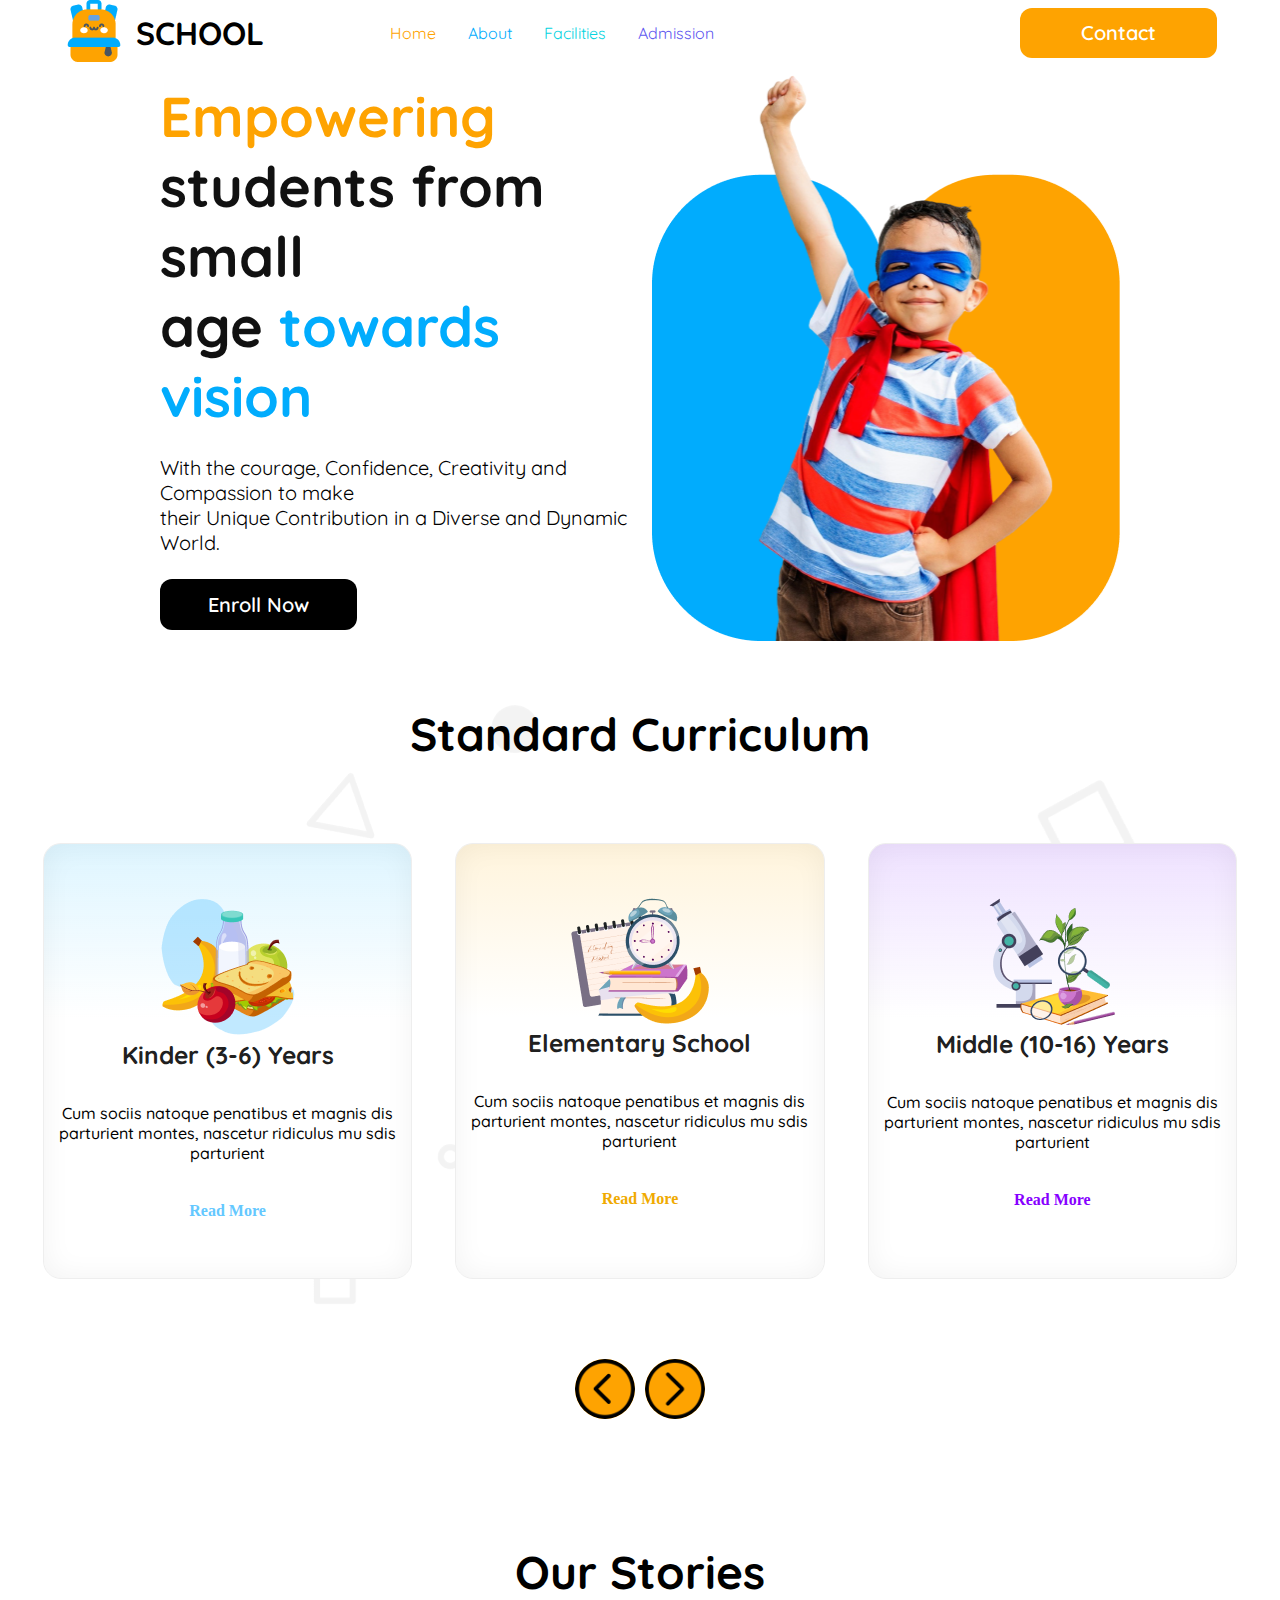
==== index.html @ 41181a26 "first commit" ====
<!DOCTYPE html>
<html lang="en">
<head>
    <meta charset="UTF-8">
    <meta name="viewport" content="width=device-width, initial-scale=1.0">
    <title>KIDS EDUCATION</title>
    <link rel="stylesheet" href="style.css">
    <link rel="icon" href="assets/images.jpg">
</head>
<body>
                                                  <!-- nav-container -->
    <header class="quicksand-font">
        <nav>
            <div class="nav-container">
                <div class="nav-box1">
                    <div>
                        <img src="assets/logo.png" alt="">
                    </div>
                    <div>
                        <h1>SCHOOL</h1>
                    </div>
                </div>
                <div class="nav-box2">
                    <ul>
                        <li class="items-1">Home</li>
                        <li class="items-2">About</li>
                        <li class="items-3">Facilities</li>
                        <li class="items-4">Admission</li>
                    </ul>
                </div>
                <div >
                    <button class="nav-btn">Contact</button>
                </div>
            </div>
         </nav>
       
        </div>
       
                       <!-- small-divice -->    
            
        <div class="mobile-container">
            <div><img class="img-logo" src="assets/logo.png" alt=""></div>
            <div class="menu-box"><img class="img-menu" src="[data-uri]" alt=""/></div>
        </div>
            <hr>
    </header>
                                   <!-- nav-container-end -->
                                    <!-- hero-kids -->
     <main>
        <div class="hero-container">
            <div class="hero-box">
                <h1 class="hero-titel"><span class="span-1">Empowering</span><br>
                    <span class="span-2">students from small <br> age </span><span class="span-3">towards vision</span> </h1>
                <p class="hero-text">With the courage, Confidence, Creativity and Compassion to make <br> their Unique Contribution in a Diverse and Dynamic World.</p>
                <button class="hero-btn">Enroll Now</button>
            </div>
            <div class="img box">
                <img class="hero-img" src="assets/hero-kids.png" alt="">
            </div>
        </div>
     </main>                                                  
                                              <!-- hero-kids-end -->
                                              <!-- Standard Curriculum -->
    <section>
        <div class="titel-box">
            <h1 class="Curriculum-titel">Standard Curriculum</h1>
        </div>
        <div class="Curriculum-container">
                                             <!-- box-1 -->
            <div class="Curriculum-box-1">
                <div class="box-1-img">
                    <img  src="assets/kinder.png" alt="">
                </div>
                <h4 class="box-1-titel">Kinder (3-6) Years</h4>
                <p class="box-1-text">Cum sociis natoque penatibus et magnis
                    dis parturient montes, nascetur ridiculus
                    mu sdis parturient</p>
                <h6 class="h-style">Read More</h6>
            </div>
                                              <!-- box-2 -->
          
        
            <div class="Curriculum-box-1 Curriculum-box-2">
                <div class="box-1-img">
                    <img  src="assets/elementary.png" alt="">
                </div>
                <h4 class="box-1-titel">Elementary School</h4>
                <p class="box-1-text">Cum sociis natoque penatibus et magnis
                    dis parturient montes, nascetur ridiculus
                    mu sdis parturient</p>
                <h6 class="h-style cc">Read More</h6>
            </div>
                                                <!-- box-3 -->
         
        
            <div class="Curriculum-box-1 Curriculum-box-3">
                <div class="box-1-img">
                    <img  src="assets/middle.png" alt="">
                </div>
                <h4 class="box-1-titel">Middle (10-16) Years</h4>
                <p class="box-1-text">Cum sociis natoque penatibus et magnis
                    dis parturient montes, nascetur ridiculus
                    mu sdis parturient</p>
                <h6 class="h-style cc2">Read More</h6>
            </div>
        </div>
        <div class="arro-btn">
            <div ><img class="btn-1" src="assets/left.png" alt=""></div>
            <div ><img class="btn-2" src="assets/right.png" alt=""></div>
        </div>
    </section>
                                      <!-- Standard Curriculum-end -->
                                      <!-- story-container -->
    
        <div class="story-container">
            <h1 class="story-titel">Our Stories</h1>
        </div>
    
                                      <!-- story-container-end -->
    
</body>
</html>
---- style.css ----
@import url('https://fonts.googleapis.com/css2?family=Quicksand:wght@300..700&display=swap');

.quicksand-font {
    font-family: "Quicksand", serif;
    font-optical-sizing: auto;
    font-weight:400;
    font-style: normal;
  }
  *{
    margin: 0;
    padding: 0;
}
  
                        /* <!-- nav-container -- */

.nav-container{
    display: flex;
    justify-content: space-around;
    align-items: center;
}
 .nav-box1{
     display: flex;
     align-items: center;
     gap: 0.6875rem;
}
.nav-box2 ul{
    display: flex;
    list-style: none;
    gap: 2rem;
}
.nav-btn{
    font-family: "Quicksand",serif;
    border-radius: 0.75rem;
    background: rgb(254, 163, 1);
    padding: 0.63rem;
    width: 12.3rem;
   height: 3.14rem;
   border: none;
   color: #FFFFFF;
   font-size:1.25rem;
   font-weight: 600;
   margin-left: 11.32rem;
}
.items-1{
    color:#FEA301;
}
.items-2{
    color:#01ACFD;
}
.items-3{
    color:#05D4DF;
}
.items-4{

    color:#5D58EF;
}

.mobile-container{
    display: none;
}

.img-logo{
    width: 4.5rem;
    height: 4.5rem;
}
hr{
    display: none;
}
                     /* <!-- nav-container --> */
                     /* hero-container */
.hero-container{
    display: flex;
    justify-content: space-between;
    justify-items: center;
    align-items: center;
    text-align: left;
    margin-left: 10rem;
    margin-right: 10rem;
   
}

.hero-titel{
    font-family: "Quicksand", serif;
    font-weight: 700;
    font-size: 3.5rem;
}
.span-1{
    color: #FEA301;
}
.span-2{
    color: #111111;
}
.span-3{
    color:#01ACFD;
}
.hero-text{
    font-family: "Quicksand", serif;
    font-size: 1.25rem;
    font-weight: 400;
    margin-top: 1.5rem;
}
.hero-btn{
    font-family: "Quicksand",serif;
    border-radius: 0.75rem;
    background: Black;
    padding: 0.63rem;
    width: 12.3rem;
   height: 3.14rem;
   border: none;
   color: #FFFFFF;
   font-size:1.25rem;
   font-weight: 600;
   margin-top: 1.5rem;
}
.hero-img{
    width: 29.25rem;
    height: 35.95rem;
}
                        /* hero-container-end */
 
                       /* <!-- Standard Curriculum -- */

.Curriculum-container{
    display: flex;
    justify-content: space-evenly;
}
.Curriculum-titel{
    font-family: "Quicksand", serif;
    Font-weight:700;
    Font-size: 2.875rem;
    text-align: center;
    margin-top: 3.75rem;
    margin-bottom: 5rem;
}
.Curriculum-box-1{
    max-width: 22.98rem;
    max-height: 29.75rem;
    border: 1px solid rgb(238, 238, 238);
    border-radius: 1.125rem;
    box-shadow: inset 0px 0px 28.3px 0.94px rgba(0, 0, 0, 0.05);
    background: linear-gradient(180.00deg, rgb(222, 245, 255),rgba(255, 255, 255, 0) 40%),rgb(255, 255, 255);
}
.Curriculum-box-2{
    box-shadow: inset 0px 0px 28.3px 0.94px rgba(0, 0, 0, 0.05);
    background: linear-gradient(180.00deg, rgb(255, 244, 220),rgba(255, 255, 255, 0) 40%),rgb(255, 255, 255);
}

.Curriculum-box-3{
    box-shadow: inset 0px 0px 28.3px 0.94px rgba(0, 0, 0, 0.05);
    background: linear-gradient(180.00deg, rgb(238, 225, 255),rgba(255, 255, 255, 0) 40%),rgb(255, 255, 255);
}

.box-1-titel{
    font-family: "Quicksand", serif;
    font-weight: 700;
    font-size: 1.53rem;
    text-align: center;
    color:#202020;
}

.box-1-text{
    font-family: "Quicksand", serif;
    font-size: 1rem;
    font-weight: 500;
    text-align: center;
    margin-top: 2.09rem;
}
.h-style{
 text-align: center; 
 color: #64C8FF;  
 font-weight: 700;
 font-size: 1rem;
 margin-top: 2.41rem;
 margin-bottom: 3.65rem;
}
.cc{
    color:#F0AA00;
}
.cc2{
    color: #8700FF;

}
.box-1-img{
    text-align: center;
    margin-top: 3.35rem;
}
.arro-btn{
    display: flex;
    justify-content: center;
    margin-top: 5rem;
    gap: 0.625rem;
}
.btn-1{
    height: 3.75rem;
    width: 3.75rem;
    background-color: #FEA301;
    border-radius: 50%;
}
.btn-2{
    height: 3.75rem;
    width: 3.75rem;
    background-color: #FEA301;
    border-radius: 50%;
}
section{
    background-image: url("assets/bg.png");
}
                           /* <!-- story-container --> */
.story-titel{
    font-family: "Quicksand", serif;
    font-weight: 700;
    font-size: 2.87rem;
    color: #000;
    text-align: center;
    margin-top: 7.5rem;
}
                        /* <!-- story-container-end --> */

                      /* nav-items-end*/
@media  screen and (max-width:576px){
                          /* nav-container */
    nav{
        display: none;
    }
    .mobile-container{
        display:inline;
        display: flex;
        justify-content: space-between;
        margin-left: 1rem;
        margin-right: 1rem;
    }
    .img-logo{
        width: 2.87rem;
        height: 2.87rem;
    }
    .img-menu{
        margin-top: 0.5rem;
        width: 2.87rem;
        height: 1.87rem;
        justify-items: center;
    }
    hr{
        border: 0.5px solid rgb(254, 163, 1);
        display: block;
    }
                                  /* nav-container-end */
                                /* hero-container */
 .hero-container{
        flex-direction: column;
        flex-direction: column-reverse;
        margin-left: 0;
        margin-right: 0;
        text-align: center;
    }
    .hero-img{
        width: 20rem;
        height: 25rem;
    }
    .hero-titel{
        font-size: 2rem;
        font-weight: 700;

    }
                                     /* hero-container-end */
                                    /* <!-- Standard Curriculum --> */

.Curriculum-container{
    flex-direction: column;
    margin-left: 1.031rem;
    margin-right: 1.031rem;
                                
}
.Curriculum-titel{
    font-size: 1.625rem;
    font-weight: 700;
}
.Curriculum-box-1{
    margin-top: 0.678rem;
}
.Curriculum-box-2{
    margin-top: 0.678rem;
}
.Curriculum-box-3{
    margin-top: 0.678rem;
}
}
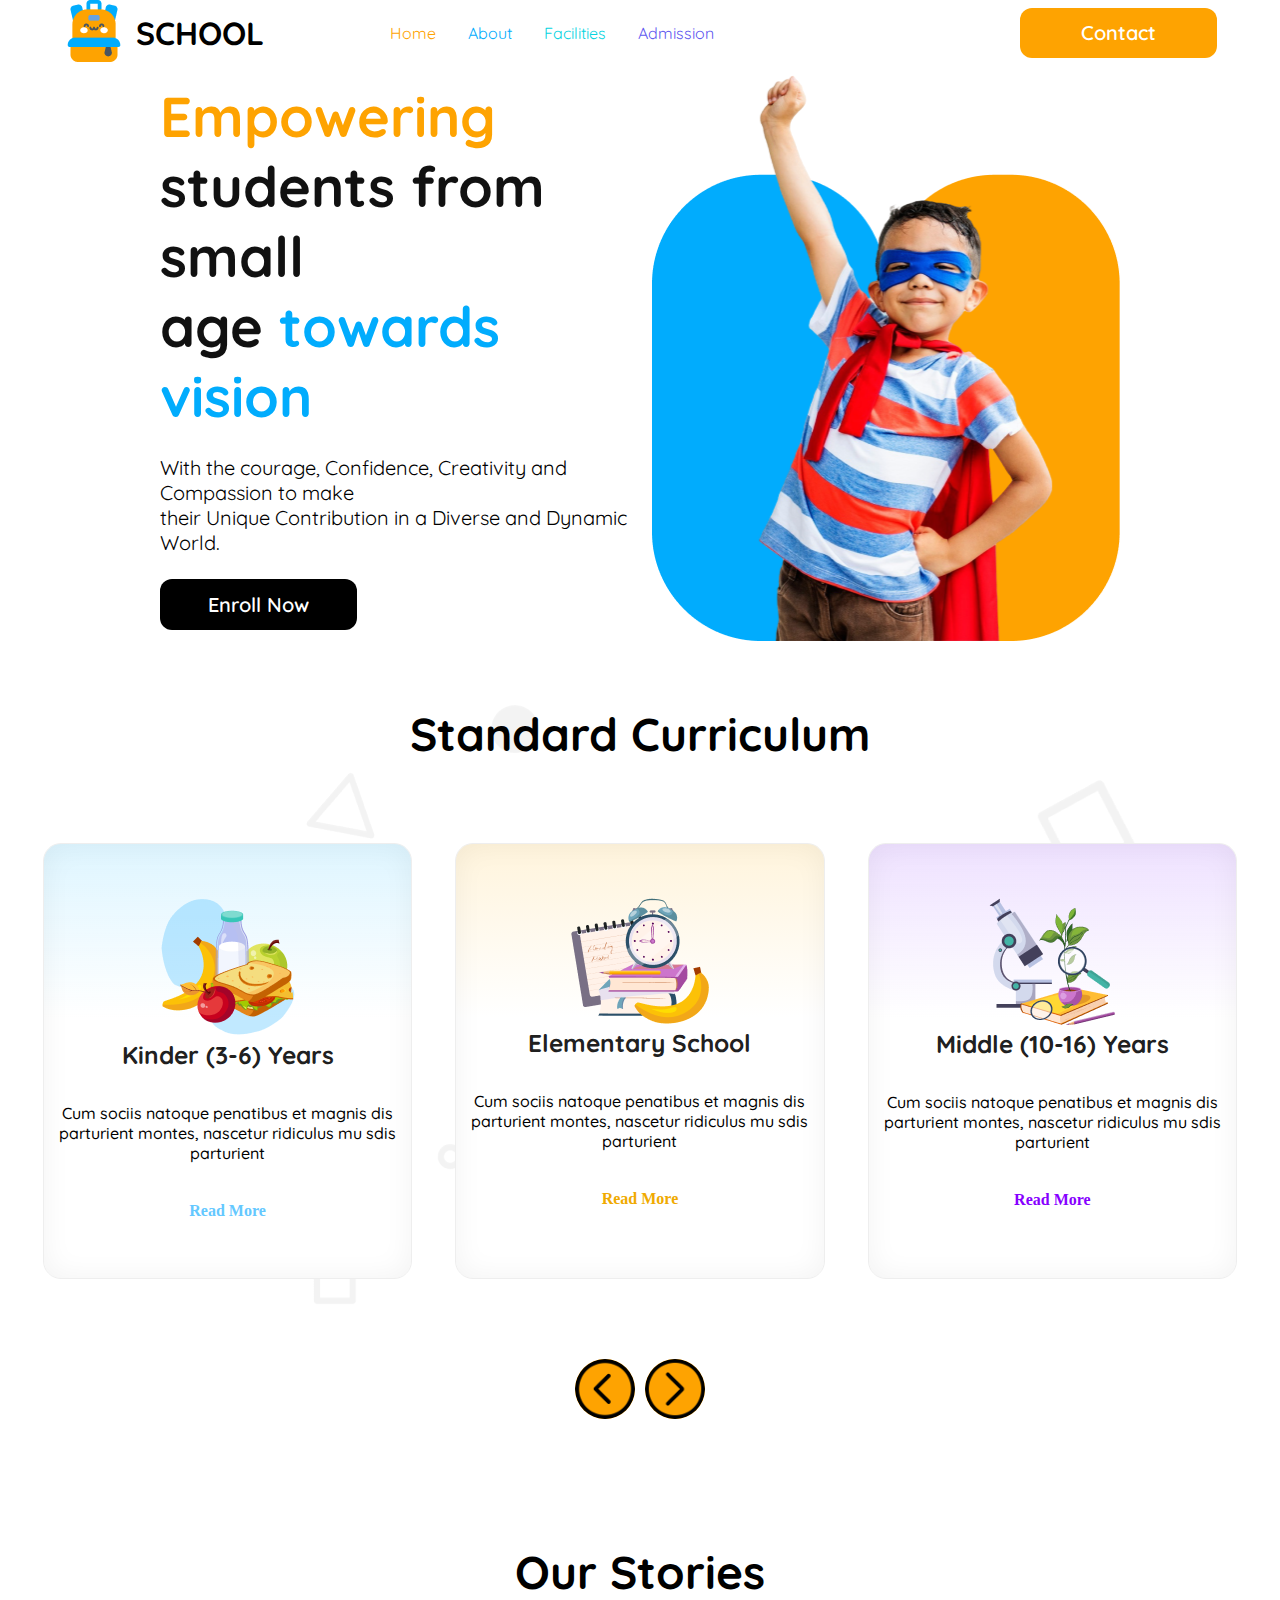
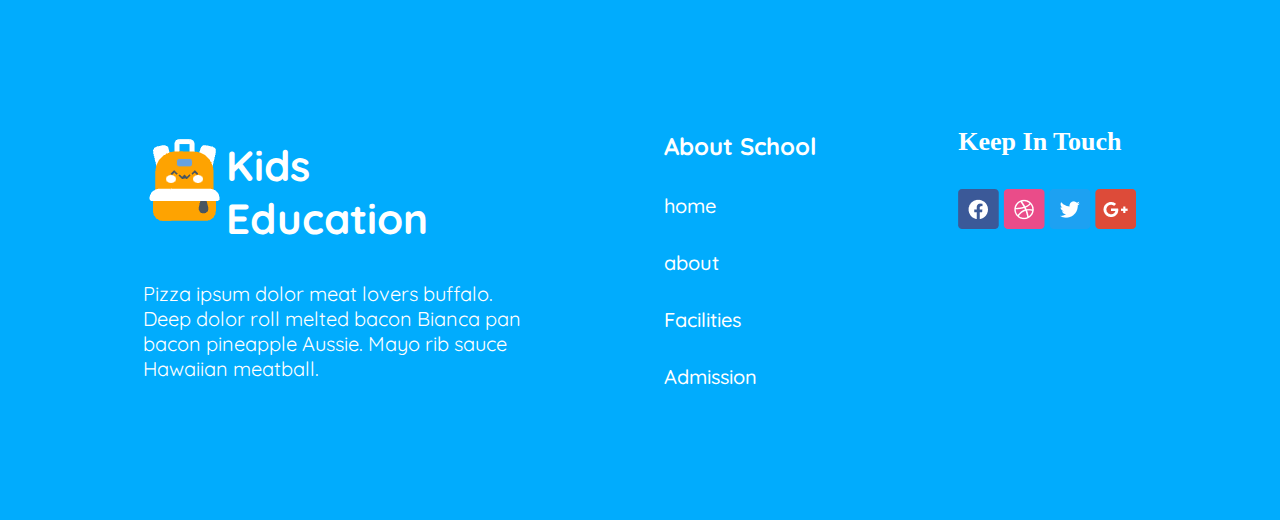
==== commit 16c947f8: "add all" ====
--- a/index.html
+++ b/index.html
@@ -117,6 +117,39 @@
         </div>
     
                                       <!-- story-container-end -->
+                                       <!-- footer-section -->
+    <main>
+        <div class="footer-cintainer">
+            <div>
+                <div class="footer-box-1">
+                    <div><img class="footer-img" src="assets/Group 1.png" alt=""></div>
+                    <div> <h1  class="footer-titel">Kids <br>
+                        Education</h1> </div>
+                </div>
+                <p class="footer-text">Pizza ipsum dolor meat lovers buffalo. <br> Deep dolor roll melted bacon Bianca pan <br> bacon pineapple Aussie. Mayo rib sauce <br>Hawaiian meatball.</p>
+
+            </div>
+        
+            <div class="footer-box-2">
+                <h1 class="footer-titel-2">About School</h1>
+                <ul class="footer-ul">
+                    <li>home</li>
+                    <li>about</li>
+                    <li>Facilities</li>
+                    <li>Admission</li>
+                </ul>
+            </div>
+            <div class="footer-box-3">
+                <h1 class="footer-titel-3">Keep In Touch</h1>
+                <div class="footer-social">
+                    <img class="" src="assets/fb.png" alt="">
+                    <img src="assets/dribble.png" alt="">
+                    <img src="assets/twitter.png" alt="">
+                    <img src="assets/google+.png" alt="">
+                </div>
     
+            </div>
+        </div>
+    </main>
 </body>
 </html>--- a/style.css
+++ b/style.css
@@ -217,7 +217,63 @@
 }
                         /* <!-- story-container-end --> */
 
-                      /* nav-items-end*/
+                     /* footer- */
+.footer-cintainer{
+    display: flex;
+    justify-content: space-evenly;
+    background-color: #01ACFD;
+    width: 100%;
+    height: 32.5rem;
+    align-items: center;
+    
+}
+.footer-titel{
+    font-family: "Quicksand", serif;
+    font-weight: 700;
+    font-size: 2.63rem;
+    color:#FFFFFF;
+    flex: none;
+}
+.footer-box-1{
+    display: flex;
+}
+.footer-img{
+    width: 5.187rem;
+    height: 5.125rem;
+}
+.footer-text{
+    font-family: "Quicksand", serif;
+    font-weight: 400;
+    font-size: 1.25rem;
+    color: #FFFFFF;
+    margin-top: 2.25rem;
+}
+.footer-ul li {
+    font-family: "Quicksand", serif;
+    list-style: none;
+    margin-top: 2rem;
+    color:#FFFFFF;
+    font-weight: 500;
+    font-size: 1.25rem;
+}
+.footer-titel-2{
+    font-family: "Quicksand", serif;
+    font-weight: 700;
+    font-size: 1.5rem;
+    color:#FFFFFF;
+}
+.footer-titel-3{
+    font-size: 1.625rem;
+    font-weight: 700;
+    color: #FFFFFF;
+}
+.footer-box-3{
+    margin-bottom: 10rem;
+}
+.footer-social{
+    margin-top: 2rem;
+}
+
 @media  screen and (max-width:576px){
                           /* nav-container */
     nav{
@@ -284,4 +340,28 @@
 .Curriculum-box-3{
     margin-top: 0.678rem;
 }
+/* <!-- footer-section --> */
+.footer-cintainer{
+    flex-direction: column;
+    align-items: center;
+    background-color: #01ACFD;
+    width: 100%;
+    height: auto;
+}
+.footer-box-1{
+    margin-top: 4.125rem;
+    padding-right: 20px;
+}
+.footer-cintainer>.footer-box-2{
+    margin-top: 2rem;
+    padding-right: 20px;
+    text-align: left;
+    padding-right: 20px;
+}
+.footer-box-3{
+    margin-top: 2rem;
+    text-align: left;
+    padding-right: 20px;
+}
+
 }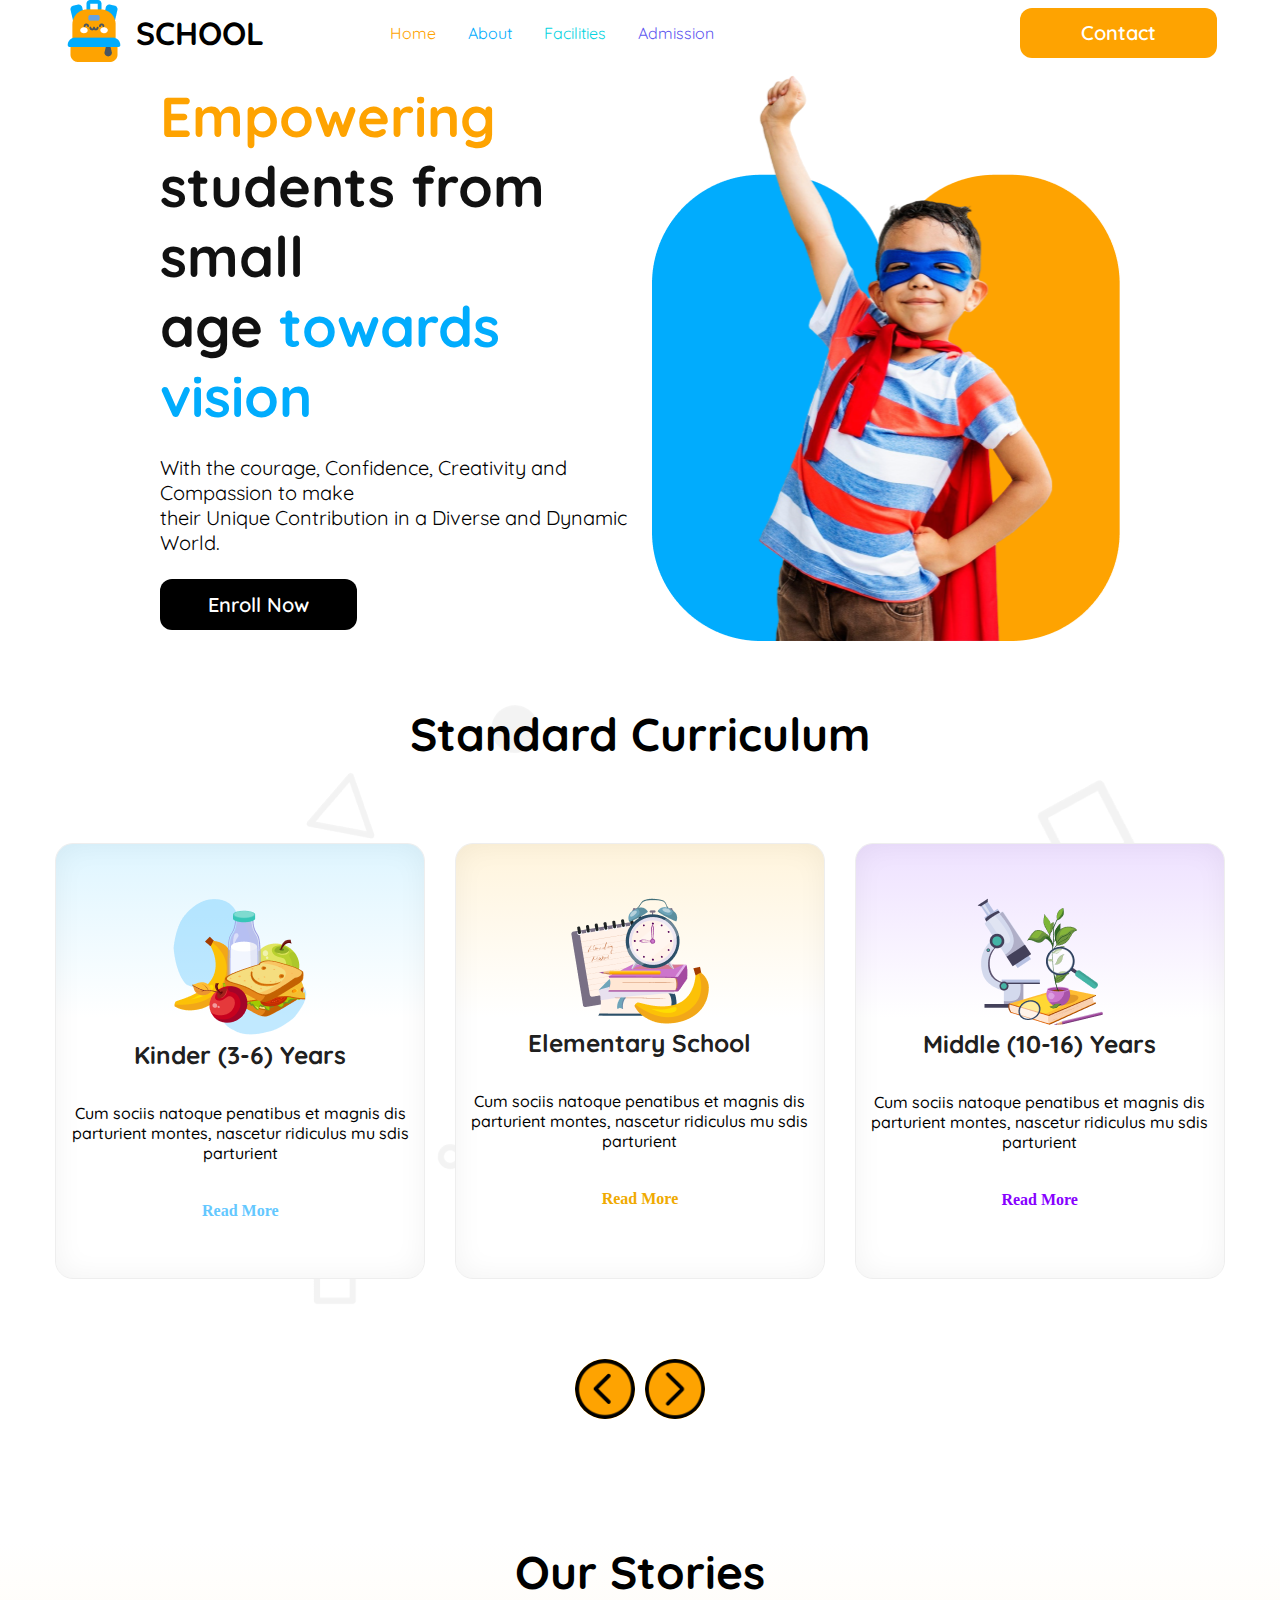
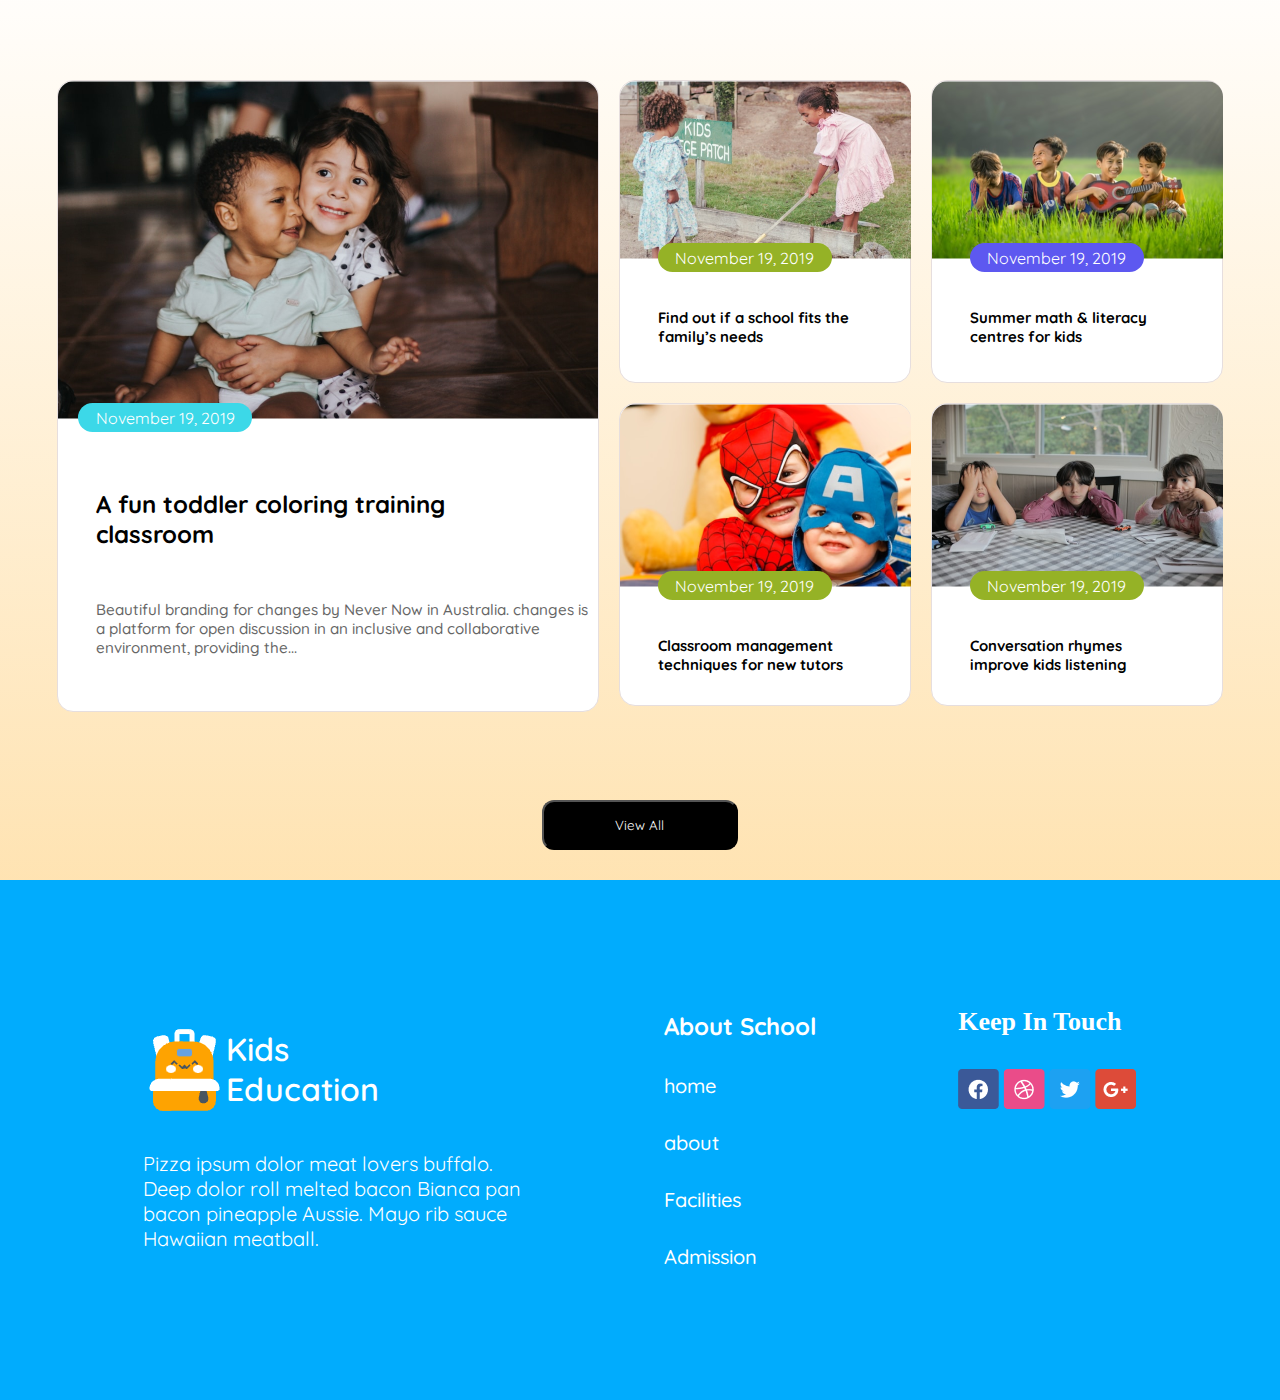
==== commit 81029bd2: "add all" ====
--- a/index.html
+++ b/index.html
@@ -104,6 +104,9 @@
                 <h6 class="h-style cc2">Read More</h6>
             </div>
         </div>
+
+
+
         <div class="arro-btn">
             <div ><img class="btn-1" src="assets/left.png" alt=""></div>
             <div ><img class="btn-2" src="assets/right.png" alt=""></div>
@@ -111,14 +114,68 @@
     </section>
                                       <!-- Standard Curriculum-end -->
                                       <!-- story-container -->
-    
+    <main class=" total-container">
         <div class="story-container">
-            <h1 class="story-titel">Our Stories</h1>
-        </div>
+            <h1 class="story-titel-1">Our Stories</h1>
+        </div>
+        <div class="aa">
+            <div class="story-1">
+                <img class="story-img-1" src="assets/story-1.png" alt="">
+                <p class="story-1-date">November 19, 2019</p>
+                <h1 class="story-1-titel">A fun toddler coloring training  <br>
+                    classroom</h1>
+                    <p class="story-1-text">Beautiful branding for changes by Never Now in Australia.
+                        changes is a platform for open discussion in an inclusive and
+                        collaborative environment, providing the...</p>
+             </div>
+            <div class="box-4">
+                <div class="box-22">
+                    <div class="story-2">
+                        <img class="story-img-1" src="assets/story-2.png" alt="">
+                        <p class="story-date date-color">November 19, 2019</p>
+                        <h1 class="story-titel">Find out if a school fits the <br>
+                            family’s needs</h1>
+                    </div>
+                    <div class="story-3">
+                        <img class="story-img-1" src="assets/story-3.png" alt="">
+                        <p class="story-date date-color-2">November 19, 2019</p>
+                        <h1 class="story-titel">Summer math & literacy <br>
+                            centres for kids</h1>
+                            
+                    </div>
+    
+                </div>
+                <div class="box-33">
+                  
+                    <div class="story-4">
+                        <img class="story-img-1" src="assets/story-4.png" alt="">
+                        <p class="story-date date-color">November 19, 2019</p>
+                        <h1 class="story-titel">Classroom management <br>
+                            techniques for new tutors</h1>
+                            
+                    </div>
+                    <div class="story-5">
+                        <img class="story-img-1" src="assets/story-5.png" alt="">
+                        <p class="story-date date-color">November 19, 2019</p>
+                        <h1 class="story-titel">Conversation rhymes <br>
+                            improve kids listening</h1>
+                            
+                    </div>
+                </div>
+    
+            </div>
+            
+        </div>
+        <div class="story-btn-box">
+            <button class="story-btn">View All</button>
+        </div>
+        
+    </main>
+        
     
                                       <!-- story-container-end -->
                                        <!-- footer-section -->
-    <main>
+    <footer>
         <div class="footer-cintainer">
             <div>
                 <div class="footer-box-1">
@@ -150,6 +207,6 @@
     
             </div>
         </div>
-    </main>
+    </footer>
 </body>
 </html>--- a/style.css
+++ b/style.css
@@ -123,7 +123,8 @@
 
 .Curriculum-container{
     display: flex;
-    justify-content: space-evenly;
+    gap: 30px;
+    justify-content:center
 }
 .Curriculum-titel{
     font-family: "Quicksand", serif;
@@ -207,7 +208,7 @@
     background-image: url("assets/bg.png");
 }
                            /* <!-- story-container --> */
-.story-titel{
+.story-titel-1{
     font-family: "Quicksand", serif;
     font-weight: 700;
     font-size: 2.87rem;
@@ -215,6 +216,138 @@
     text-align: center;
     margin-top: 7.5rem;
 }
+.story-1{
+    border: 1px solid rgb(230, 222, 222);
+    width: 33.75rem;
+    height: 39.37rem;
+    border-radius: 1rem;
+    background: rgb(255, 255, 255);
+}
+.story-2{
+    border: 1px solid rgb(230, 222, 222);
+    width: 18.12rem;
+    height: 18.81rem;
+    border-radius: 1rem;
+    background: rgb(255, 255, 255);
+}
+.story-3{
+    border: 1px solid rgb(230, 222, 222);
+    width: 18.12rem;
+    height: 18.81rem;
+    border-radius: 1rem;
+    background: rgb(255, 255, 255);
+}
+.story-4{
+    border: 1px solid rgb(230, 222, 222);
+    width: 18.12rem;
+    height: 18.81rem;
+    border-radius: 1rem;
+    background: rgb(255, 255, 255);
+}
+.story-5{
+    border: 1px solid rgb(230, 222, 222);
+    width: 18.12rem;
+    height: 18.81rem;
+    border-radius: 1rem;
+    background: rgb(255, 255, 255);
+}
+.story-img-1{
+    border-radius:  1rem 1rem 0 0;
+}
+.story-1-date{
+    font-family: "Quicksand", serif;
+    border-radius: 2.99rem;
+    background: rgb(60, 216, 232);
+    width: 10.87rem;
+    height:1.5rem;
+    color: #FFFFFF;
+    text-align: center;
+    justify-items: center;
+    padding-top: 5px;
+    position: relative;
+    left: 20px;
+    top: -20px;
+}
+.story-1-titel{
+    font-family: "Quicksand", serif;
+    font-weight: 700;
+    font-size: 1.5rem;
+    margin-top: 2.28rem;
+    padding-left: 2.39rem;
+}
+.story-1-text{
+    font-family: "Quicksand", serif;
+    font-size: 0.95rem;
+    font-weight: 500;
+    margin-top: 3.235rem;
+    color: #666666;
+    padding-left: 2.39rem;
+}
+.story-date{
+    font-family: "Quicksand", serif;
+    border-radius: 2.99rem;
+    background: rgb(60, 216, 232);
+    width: 10.87rem;
+    height:1.5rem;
+    color: #FFFFFF;
+    text-align: center;
+    justify-items: center;
+    padding-top: 5px;
+    position: relative;
+    left: 2.36rem;
+    top: -20px
+}
+.story-titel{
+    font-family: "Quicksand", serif;
+    font-weight: 700;
+    font-size: 0.93rem;
+    margin-top: 1rem;
+    padding-left: 2.36rem;
+    color: #000;
+    margin-bottom: 2.023rem;
+}
+.date-color{
+    background-color: #95B226;
+}
+.date-color-2{
+    background-color: #5D58F0;
+}
+.box-22{
+    display: flex;
+    gap: 20px;
+    
+}
+.box-33{
+    gap: 20px ;
+    display: flex;
+    margin-top:20px;
+   
+}
+.aa{
+    display: flex;
+    gap:20px;
+    justify-content:center;
+    margin-top: 80px;
+   
+}
+.story-btn{
+    font-family: "Quicksand", serif;
+    height:3.125rem;
+    width: 12.31rem;
+    background-color: #000;
+    color: white;
+    border-radius: 12px;
+}
+.story-btn-box{
+    margin-top: 88px;
+    text-align: center;
+    justify-content: center;
+    padding-bottom: 30px;
+}
+.total-container{
+    background: url(image),linear-gradient(0.00deg, rgba(254, 163, 1, 0.3),rgba(255, 255, 255, 0.3) 100%);
+}
+
                         /* <!-- story-container-end --> */
 
                      /* footer- */
@@ -229,8 +362,8 @@
 }
 .footer-titel{
     font-family: "Quicksand", serif;
-    font-weight: 700;
-    font-size: 2.63rem;
+    font-weight: 600;
+    font-size: 2rem;
     color:#FFFFFF;
     flex: none;
 }
@@ -340,28 +473,44 @@
 .Curriculum-box-3{
     margin-top: 0.678rem;
 }
+.arro-btn{
+    display: none;
+}
 /* <!-- footer-section --> */
 .footer-cintainer{
     flex-direction: column;
-    align-items: center;
+    align-items: start;
     background-color: #01ACFD;
     width: 100%;
     height: auto;
+   
 }
 .footer-box-1{
     margin-top: 4.125rem;
-    padding-right: 20px;
-}
-.footer-cintainer>.footer-box-2{
+    padding-left: 20px;
+}
+.footer-box-2{
     margin-top: 2rem;
     padding-right: 20px;
     text-align: left;
-    padding-right: 20px;
+    padding-left: 20px;
 }
 .footer-box-3{
     margin-top: 2rem;
     text-align: left;
-    padding-right: 20px;
-}
-
+    padding-left: 20px;  
+}
+.footer-text{
+    font-size: 1rem;
+    padding-left: 20px;
+}
+
+/* story */
+.story-1{
+    display: none;
+}
+.box-4{
+    display: flex;
+    flex-direction: column;
+}
 }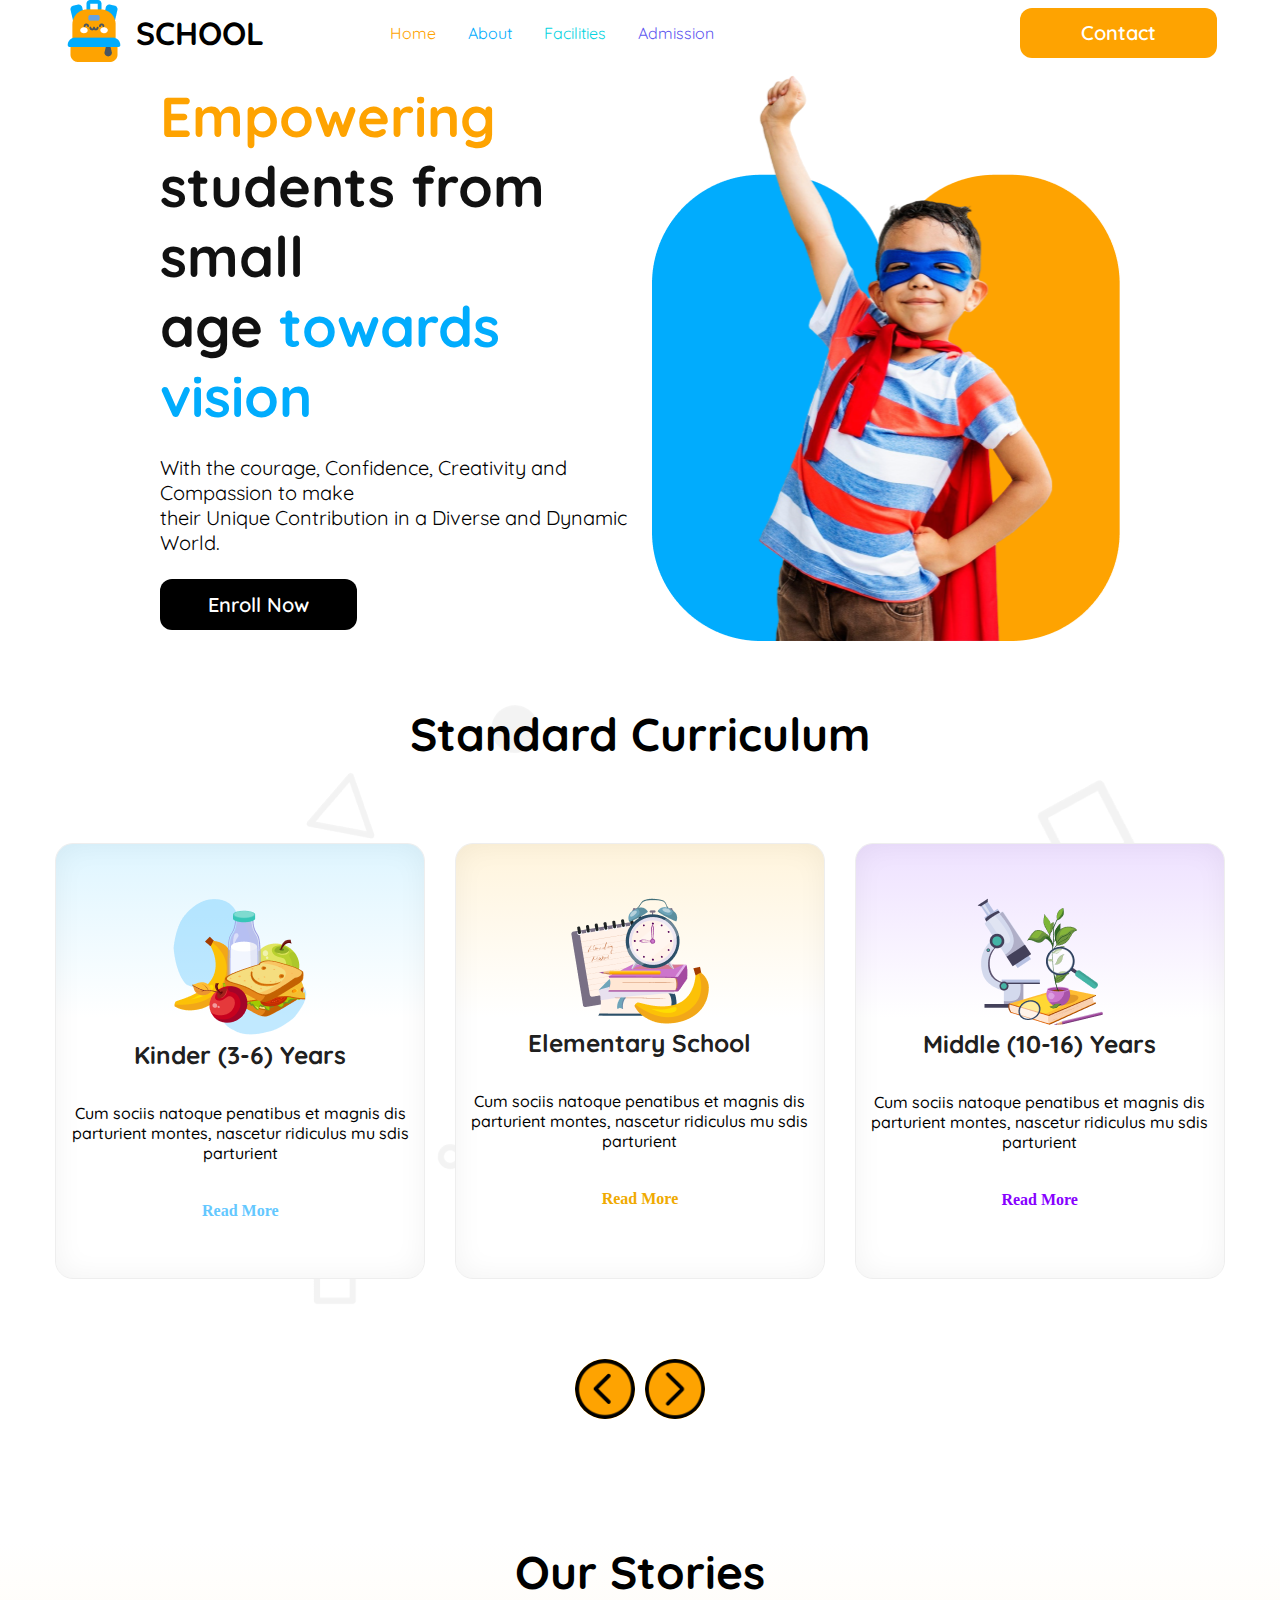
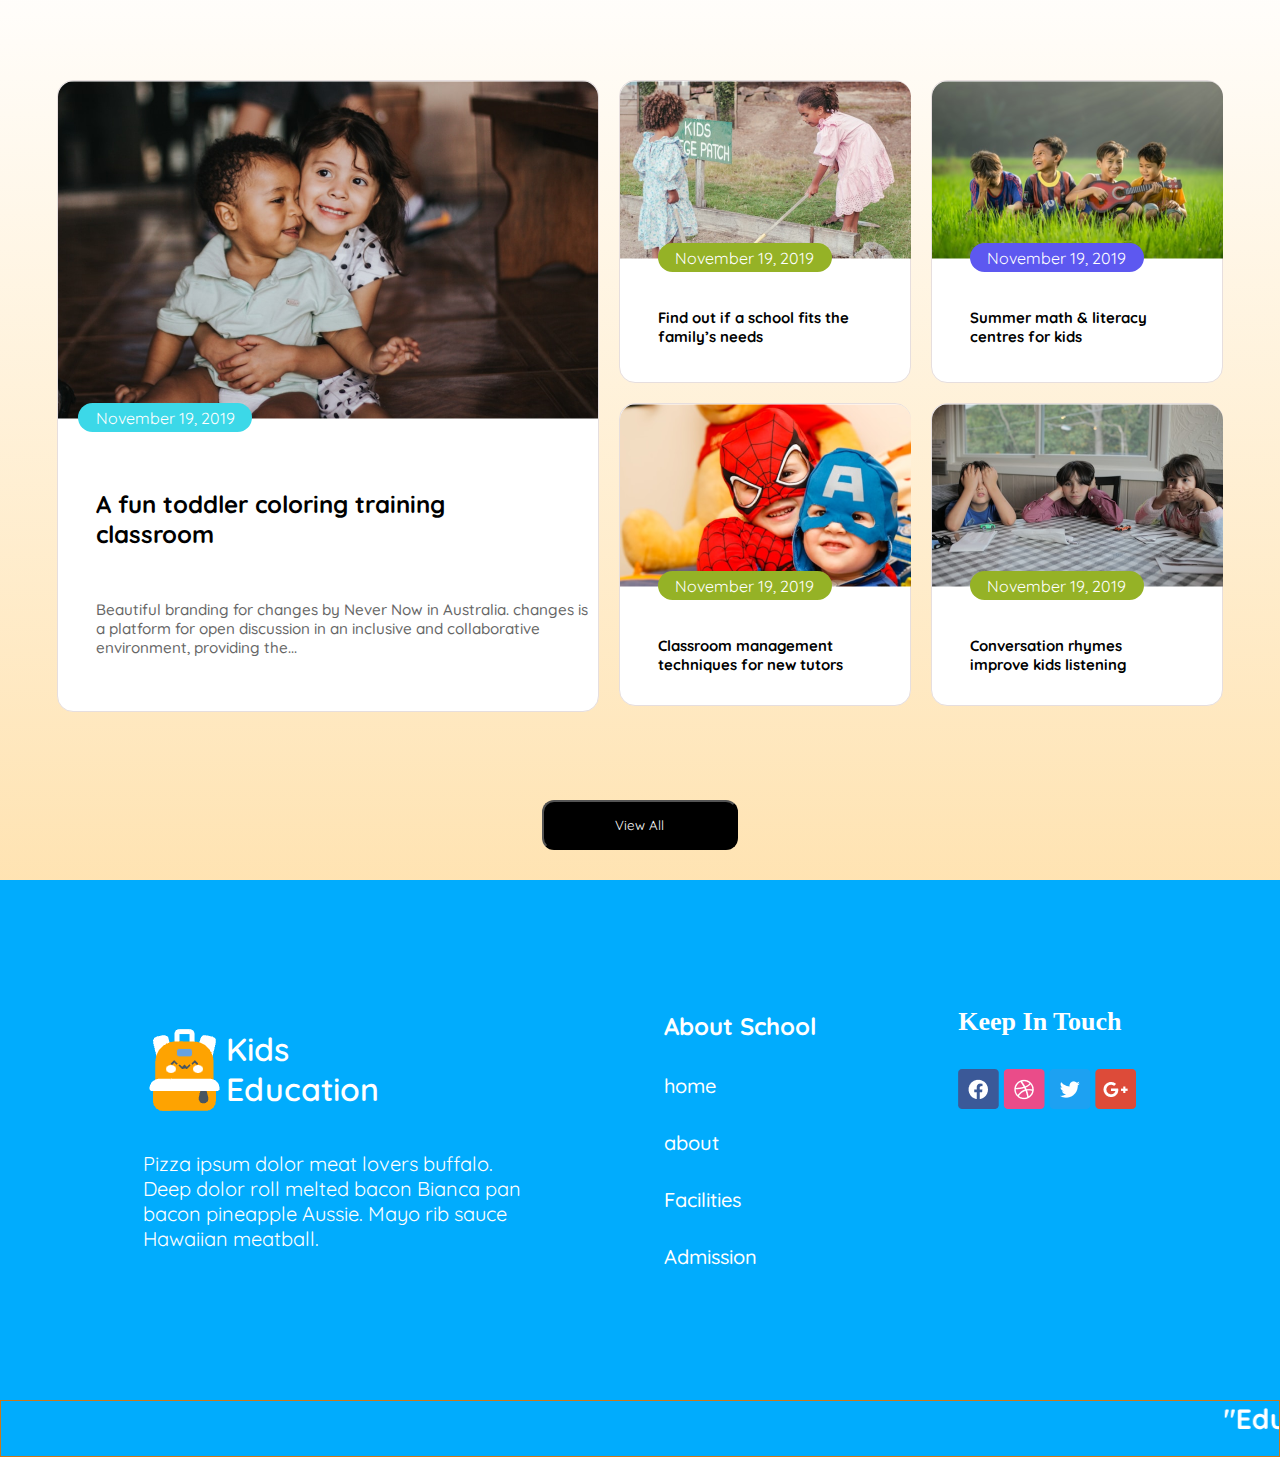
==== commit 35a3d338: "add the next blog" ====
--- a/index.html
+++ b/index.html
@@ -207,6 +207,8 @@
     
             </div>
         </div>
+                                     <!-- marquee  -->
+        <marquee class="head-line" behavior="" direction="row">"Education is the most powerful weapon which you can use to change the world." – Nelson Mandela</marquee>
     </footer>
 </body>
 </html>--- a/style.css
+++ b/style.css
@@ -406,6 +406,17 @@
 .footer-social{
     margin-top: 2rem;
 }
+.head-line{
+    font-family: "Quicksand", serif;
+    font-size: 1.75rem;
+    font-weight: 700;
+    color:white;
+    background-color: #01ACFD;
+    margin-bottom: 0px;
+    word-spacing: 5px;
+    padding-bottom:20px;
+    border: 1px solid rgb(202, 120, 26);
+}
 
 @media  screen and (max-width:576px){
                           /* nav-container */
@@ -512,5 +523,66 @@
 .box-4{
     display: flex;
     flex-direction: column;
-}
+ 
+}
+.story-2{
+    border: 1px solid rgb(230, 222, 222);
+    height: 11.18rem;
+    width: 10.81rem;
+    border-radius: 1rem;
+    background: rgb(255, 255, 255);
+}
+.story-date{
+    font-family: "Quicksand", serif;
+    border-radius: 2.99rem;
+    font-size: 0.625rem;
+    font-weight: 500;
+    background: rgb(60, 216, 232);
+    width: 6.437rem;
+    height:1.42rem;
+    color: #FFFFFF;
+    text-align: center;
+    justify-items: center;
+    padding-top: 5px;
+    position: relative;
+    left: 1.41rem;
+    top: -20px
+    
+}
+.story-titel{
+    font-family: "Quicksand", serif;
+    font-weight: 700;
+    font-size: 0.59rem;
+    margin-top: 0.8rem;
+    padding-left: 1.43rem;
+    color: #000;
+    margin-bottom: 1.20rem;
+}
+.story-3{
+    border: 1px solid rgb(230, 222, 222);
+    height: 11.18rem;
+    width: 10.81rem;
+    border-radius: 1rem;
+    background: rgb(255, 255, 255);
+}
+.story-4{
+    border: 1px solid rgb(230, 222, 222);
+    height: 11.18rem;
+    width: 10.81rem;
+    border-radius: 1rem;
+    background: rgb(255, 255, 255);
+}
+.story-5{
+    border: 1px solid rgb(230, 222, 222);
+    height: 11.18rem;
+    width: 10.81rem;
+    border-radius: 1rem;
+    background: rgb(255, 255, 255);
+}
+.story-img-1{
+    border-radius:  1rem 1rem 0 0;
+    width: 10.81rem;
+    height: 6.56rem;
+}
+
 }